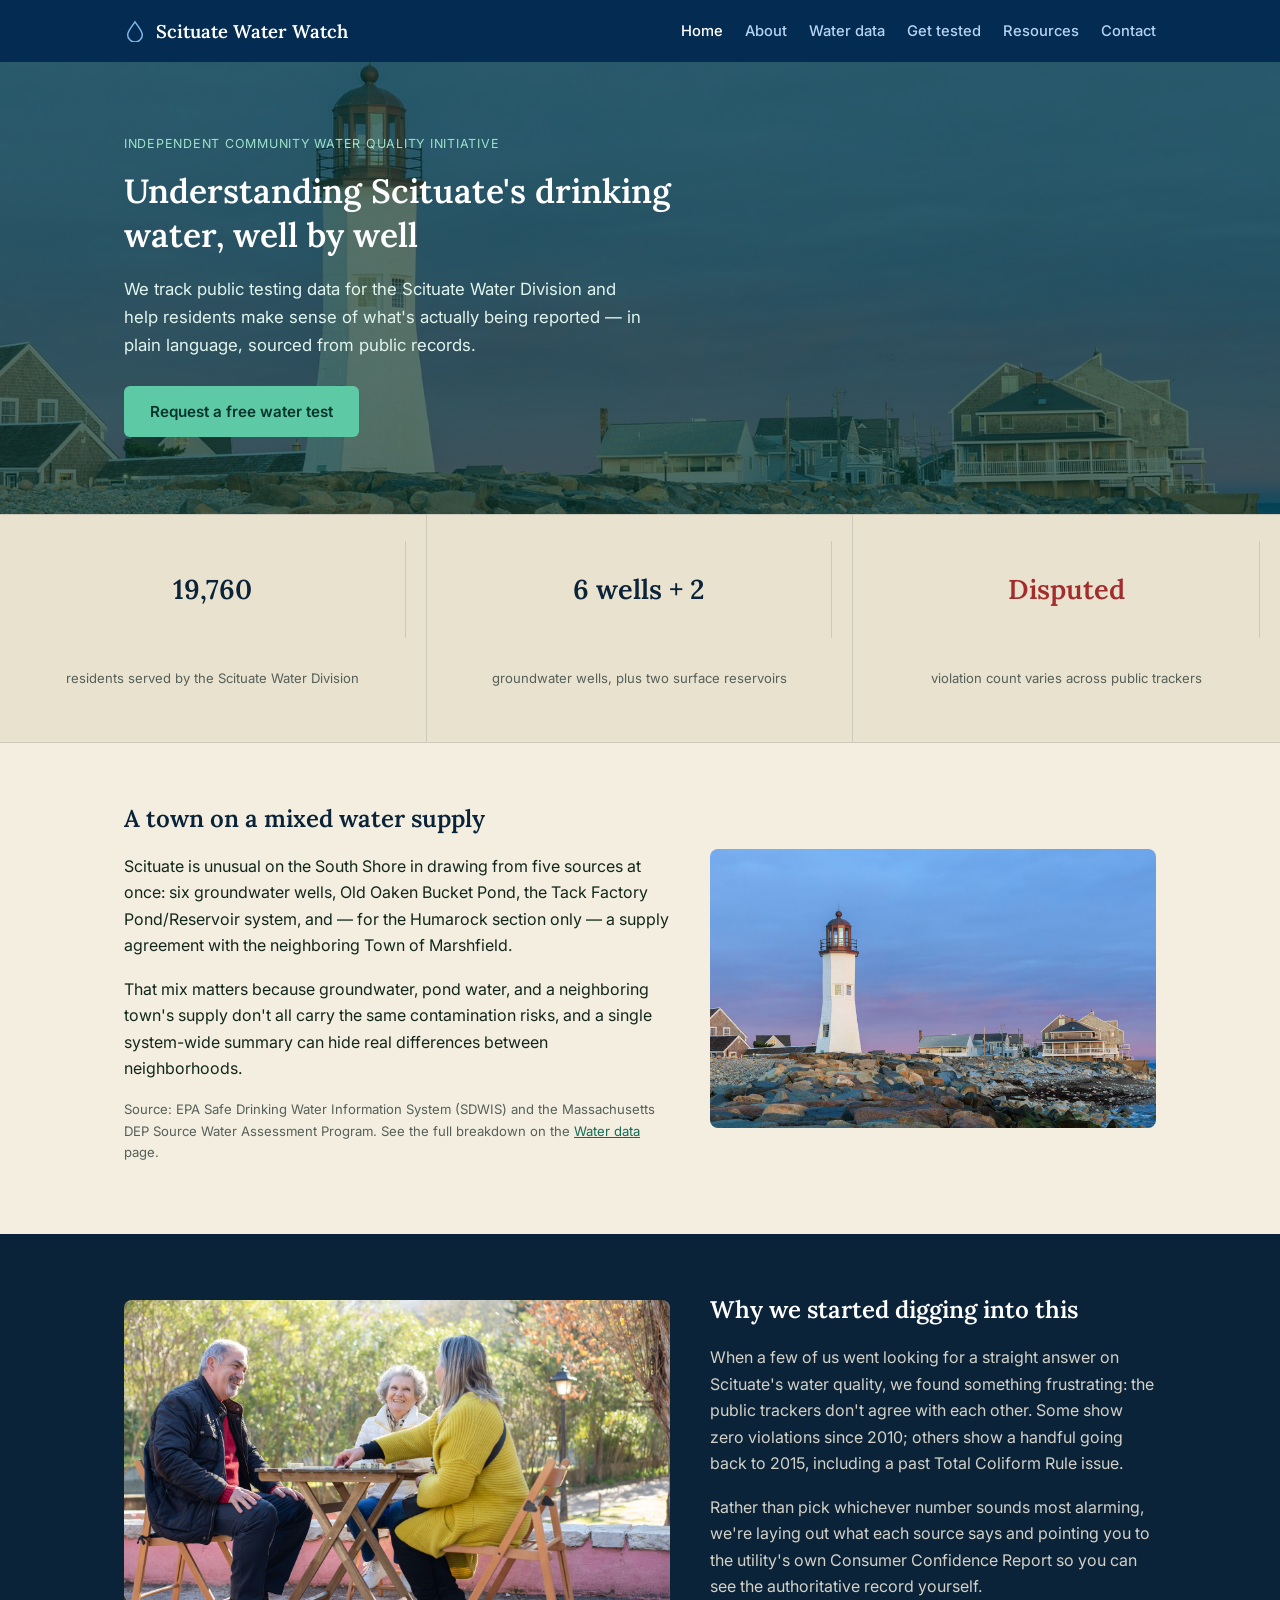
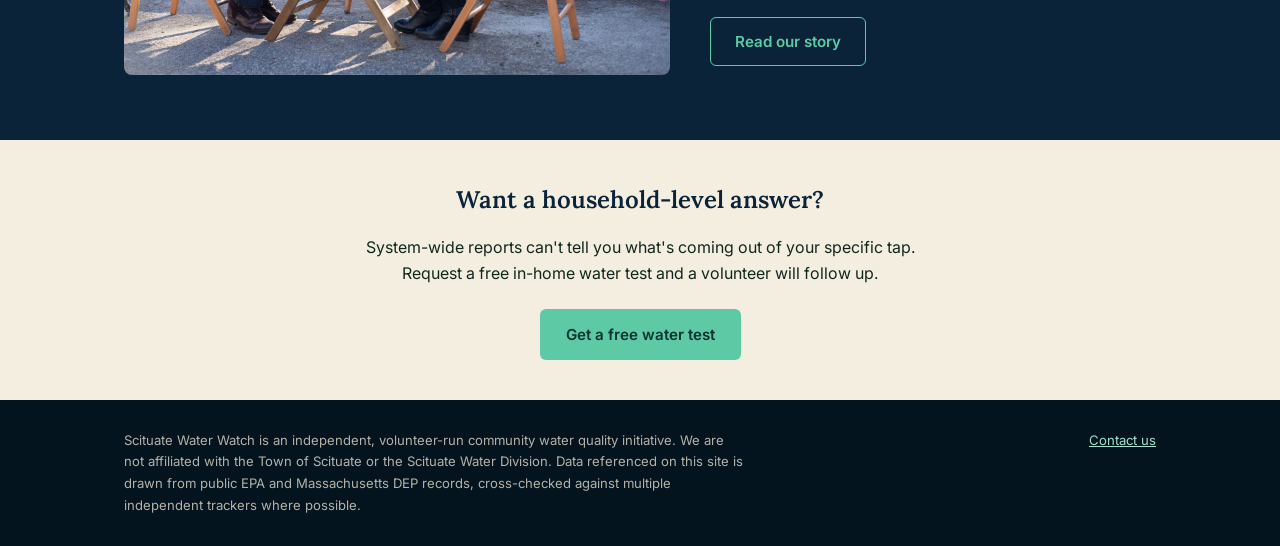
==== index.html @ 86e2c719 "Initial commit: Scituate Water Watch static site Co-Authored-By: Claude Sonnet 5 <noreply@anthropic." ====
<!DOCTYPE html>
<html lang="en">
<head>
<meta charset="UTF-8">
<meta name="viewport" content="width=device-width, initial-scale=1.0">
<title>Scituate Water Watch — Independent water quality reporting for Scituate, MA</title>
<meta name="description" content="Community-run water quality watchdog tracking EPA and Consumer Confidence Report data for the Scituate Water Division.">
<link rel="stylesheet" href="css/styles.css">
</head>
<body>

<header class="site-header">
  <div class="wrap">
    <a href="index.html" class="logo">
      <svg width="22" height="22" viewBox="0 0 24 24" fill="none" stroke="#85B7EB" stroke-width="1.6"><path d="M12 2 C7 9 4 12.5 4 16 a8 8 0 0 0 16 0 c0-3.5-3-7-8-14Z"/></svg>
      Scituate Water Watch
    </a>
    <nav class="main-nav">
      <a href="index.html" class="active">Home</a>
      <a href="about.html">About</a>
      <a href="water-quality-data.html">Water data</a>
      <a href="get-tested.html">Get tested</a>
      <a href="resources.html">Resources</a>
      <a href="contact.html">Contact</a>
    </nav>
  </div>
</header>

<section class="hero">
  <div class="hero-bg" style="background-image:url('images/harbor-town.jpg');"></div>
  <div class="hero-inner">
    <p class="eyebrow">Independent community water quality initiative</p>
    <h1>Understanding Scituate's drinking water, well by well</h1>
    <p class="sub">We track public testing data for the Scituate Water Division and help residents make sense of what's actually being reported — in plain language, sourced from public records.</p>
    <p style="margin-top:26px;">
      <a href="get-tested.html" class="btn">Request a free water test</a>
    </p>
  </div>
</section>

<div class="stat-strip">
  <div>
    <div class="num">19,760</div>
    <div class="label">residents served by the Scituate Water Division</div>
  </div>
  <div>
    <div class="num">6 wells + 2</div>
    <div class="label">groundwater wells, plus two surface reservoirs</div>
  </div>
  <div>
    <div class="num warn">Disputed</div>
    <div class="label">violation count varies across public trackers</div>
  </div>
</div>

<section class="block">
  <div class="wrap">
    <div class="two-col">
      <div>
        <h2>A town on a mixed water supply</h2>
        <p>Scituate is unusual on the South Shore in drawing from five sources at once: six groundwater wells, Old Oaken Bucket Pond, the Tack Factory Pond/Reservoir system, and — for the Humarock section only — a supply agreement with the neighboring Town of Marshfield.</p>
        <p>That mix matters because groundwater, pond water, and a neighboring town's supply don't all carry the same contamination risks, and a single system-wide summary can hide real differences between neighborhoods.</p>
        <p class="table-note">Source: EPA Safe Drinking Water Information System (SDWIS) and the Massachusetts DEP Source Water Assessment Program. See the full breakdown on the <a href="water-quality-data.html">Water data</a> page.</p>
      </div>
      <div>
        <img src="images/harbor-town.jpg" alt="Illustrated coastal skyline near Scituate harbor, navy silhouette against a cream sky">
      </div>
    </div>
  </div>
</section>

<section class="block dark">
  <div class="wrap">
    <div class="two-col">
      <div>
        <img src="images/community.jpg" alt="Illustrated silhouettes of a group of Scituate neighbors standing along the shoreline">
      </div>
      <div>
        <h2>Why we started digging into this</h2>
        <p>When a few of us went looking for a straight answer on Scituate's water quality, we found something frustrating: the public trackers don't agree with each other. Some show zero violations since 2010; others show a handful going back to 2015, including a past Total Coliform Rule issue.</p>
        <p>Rather than pick whichever number sounds most alarming, we're laying out what each source says and pointing you to the utility's own Consumer Confidence Report so you can see the authoritative record yourself.</p>
        <p><a href="about.html" class="btn-outline">Read our story</a></p>
      </div>
    </div>
  </div>
</section>

<section class="block tight">
  <div class="wrap" style="text-align:center;">
    <h2>Want a household-level answer?</h2>
    <p style="max-width:560px; margin:0 auto 22px;">System-wide reports can't tell you what's coming out of your specific tap. Request a free in-home water test and a volunteer will follow up.</p>
    <a href="get-tested.html" class="btn">Get a free water test</a>
  </div>
</section>

<footer class="site-footer">
  <div class="wrap">
    <div class="disclaimer">
      Scituate Water Watch is an independent, volunteer-run community water quality initiative. We are not affiliated with the Town of Scituate or the Scituate Water Division. Data referenced on this site is drawn from public EPA and Massachusetts DEP records, cross-checked against multiple independent trackers where possible.
    </div>
    <div>
      <a href="contact.html">Contact us</a>
    </div>
  </div>
</footer>

</body>
</html>
---- css/styles.css ----
@import url('https://fonts.googleapis.com/css2?family=Lora:wght@500;600&family=Inter:wght@400;500;600&display=swap');

:root {
  --navy-900: #04141F;
  --navy-800: #0A2338;
  --navy-700: #042C53;
  --teal-900: #04342C;
  --teal-700: #136A55;
  --teal-500: #3E9C82;
  --teal-300: #5DCAA5;
  --cream: #F3EEE0;
  --cream-dim: #E9E2CE;
  --ink: #12271C;
  --muted: #55605A;
  --danger: #A32D2D;
  --border: rgba(10,35,56,0.12);
}

* { box-sizing: border-box; }

body {
  margin: 0;
  font-family: 'Inter', -apple-system, BlinkMacSystemFont, sans-serif;
  color: var(--ink);
  background: var(--cream);
  line-height: 1.65;
}

h1, h2, h3 {
  font-family: 'Lora', Georgia, serif;
  font-weight: 600;
  margin: 0 0 0.6em;
  color: var(--navy-800);
}

h1 { font-size: 2.1rem; line-height: 1.3; }
h2 { font-size: 1.5rem; }
h3 { font-size: 1.15rem; }

p { margin: 0 0 1.1em; }

a { color: var(--teal-700); }

.wrap {
  max-width: 1080px;
  margin: 0 auto;
  padding: 0 24px;
}

/* header */
.site-header {
  background: var(--navy-700);
  padding: 16px 0;
}
.site-header .wrap {
  display: flex;
  align-items: center;
  justify-content: space-between;
  flex-wrap: wrap;
  gap: 12px;
}
.logo {
  display: flex;
  align-items: center;
  gap: 10px;
  color: #fff;
  font-family: 'Lora', serif;
  font-size: 1.15rem;
  font-weight: 600;
  text-decoration: none;
}
.logo svg { flex-shrink: 0; }
nav.main-nav { display: flex; gap: 22px; flex-wrap: wrap; }
nav.main-nav a {
  color: #B5D4F4;
  text-decoration: none;
  font-size: 0.92rem;
  font-weight: 500;
}
nav.main-nav a:hover, nav.main-nav a.active { color: #fff; }

/* page banner (non-home pages) */
.page-banner {
  background: var(--navy-800);
  padding: 46px 0;
  color: #fff;
}
.page-banner p.eyebrow {
  text-transform: uppercase;
  letter-spacing: 0.06em;
  font-size: 0.75rem;
  color: #9FE1CB;
  margin-bottom: 10px;
}
.page-banner h1 { color: #fff; margin-bottom: 8px; }
.page-banner .sub { color: #D3D1C7; max-width: 640px; margin: 0; }

/* hero (home) */
.hero {
  position: relative;
  color: #fff;
  background: var(--teal-900);
  overflow: hidden;
}
.hero-bg {
  position: absolute;
  inset: 0;
  background-size: cover;
  background-position: center;
  opacity: 0.35;
}
.hero-inner {
  position: relative;
  padding: 72px 24px 60px;
  max-width: 1080px;
  margin: 0 auto;
}
.hero p.eyebrow {
  text-transform: uppercase;
  letter-spacing: 0.06em;
  font-size: 0.78rem;
  color: #9FE1CB;
  margin-bottom: 14px;
}
.hero h1 { color: #fff; max-width: 640px; }
.hero .sub { max-width: 520px; color: #E1F5EE; font-size: 1.05rem; }

.btn {
  display: inline-block;
  background: var(--teal-300);
  color: var(--teal-900);
  font-weight: 600;
  padding: 13px 26px;
  border-radius: 6px;
  text-decoration: none;
  font-size: 0.95rem;
}
.btn:hover { background: #7fd9b8; }
.btn-outline {
  display: inline-block;
  border: 1.5px solid var(--teal-300);
  color: var(--teal-300);
  font-weight: 600;
  padding: 11px 24px;
  border-radius: 6px;
  text-decoration: none;
  font-size: 0.95rem;
}

/* stat strip */
.stat-strip {
  display: grid;
  grid-template-columns: repeat(3, 1fr);
  background: var(--cream-dim);
  border-top: 1px solid var(--border);
  border-bottom: 1px solid var(--border);
}
.stat-strip div {
  padding: 26px 20px;
  text-align: center;
  border-right: 1px solid var(--border);
}
.stat-strip div:last-child { border-right: none; }
.stat-strip .num { font-family: 'Lora', serif; font-size: 1.7rem; font-weight: 600; color: var(--navy-800); }
.stat-strip .num.warn { color: var(--danger); }
.stat-strip .label { font-size: 0.82rem; color: var(--muted); margin-top: 4px; }

/* sections */
section.block { padding: 56px 0; }
section.block.tight { padding: 40px 0; }
section.block.dark {
  background: var(--navy-800);
  color: #fff;
}
section.block.dark h2 { color: #fff; }
section.block.dark p { color: #D3D1C7; }

.two-col {
  display: grid;
  grid-template-columns: 1.1fr 0.9fr;
  gap: 40px;
  align-items: center;
}
.two-col img { width: 100%; border-radius: 8px; display: block; }

/* data table */
table.data-table {
  width: 100%;
  border-collapse: collapse;
  background: #fff;
  border-radius: 8px;
  overflow: hidden;
  font-size: 0.92rem;
}
table.data-table th, table.data-table td {
  text-align: left;
  padding: 11px 16px;
  border-bottom: 1px solid var(--border);
}
table.data-table th {
  background: var(--cream-dim);
  font-weight: 600;
  color: var(--navy-800);
  font-size: 0.8rem;
  text-transform: uppercase;
  letter-spacing: 0.03em;
}
table.data-table td.warn { color: var(--danger); font-weight: 600; }
.table-note { font-size: 0.82rem; color: var(--muted); margin-top: 10px; }

/* cards */
.card-grid {
  display: grid;
  grid-template-columns: repeat(3, 1fr);
  gap: 20px;
}
.card {
  background: #fff;
  border: 1px solid var(--border);
  border-radius: 10px;
  padding: 22px;
}
.card h3 { margin-bottom: 8px; }

/* form */
form.site-form {
  background: #fff;
  border: 1px solid var(--border);
  border-radius: 10px;
  padding: 28px;
  max-width: 560px;
}
form.site-form label {
  display: block;
  font-size: 0.85rem;
  font-weight: 600;
  color: var(--navy-800);
  margin: 16px 0 6px;
}
form.site-form label:first-child { margin-top: 0; }
form.site-form input, form.site-form textarea, form.site-form select {
  width: 100%;
  padding: 10px 12px;
  border: 1px solid var(--border);
  border-radius: 6px;
  font-family: inherit;
  font-size: 0.95rem;
  background: var(--cream);
}
form.site-form .checkbox-row {
  display: flex;
  align-items: flex-start;
  gap: 8px;
  margin-top: 18px;
  font-size: 0.85rem;
  color: var(--muted);
}
form.site-form .checkbox-row input { width: auto; }
form.site-form button {
  margin-top: 22px;
  border: none;
  cursor: pointer;
}

.reassure-list { display: grid; gap: 14px; }
.reassure-list .item { display: flex; gap: 12px; align-items: flex-start; }
.reassure-list .dot {
  width: 8px; height: 8px; border-radius: 50%;
  background: var(--teal-300); margin-top: 8px; flex-shrink: 0;
}

/* footer */
footer.site-footer {
  background: var(--navy-900);
  color: #B4B2A9;
  padding: 30px 0;
  font-size: 0.82rem;
}
footer.site-footer .wrap {
  display: flex;
  justify-content: space-between;
  flex-wrap: wrap;
  gap: 16px;
}
footer.site-footer a { color: #9FE1CB; }
footer.site-footer .disclaimer { max-width: 620px; }

@media (max-width: 760px) {
  .two-col { grid-template-columns: 1fr; }
  .stat-strip { grid-template-columns: 1fr; }
  .stat-strip div { border-right: none; border-bottom: 1px solid var(--border); }
  .card-grid { grid-template-columns: 1fr; }
  nav.main-nav { display: none; }
}
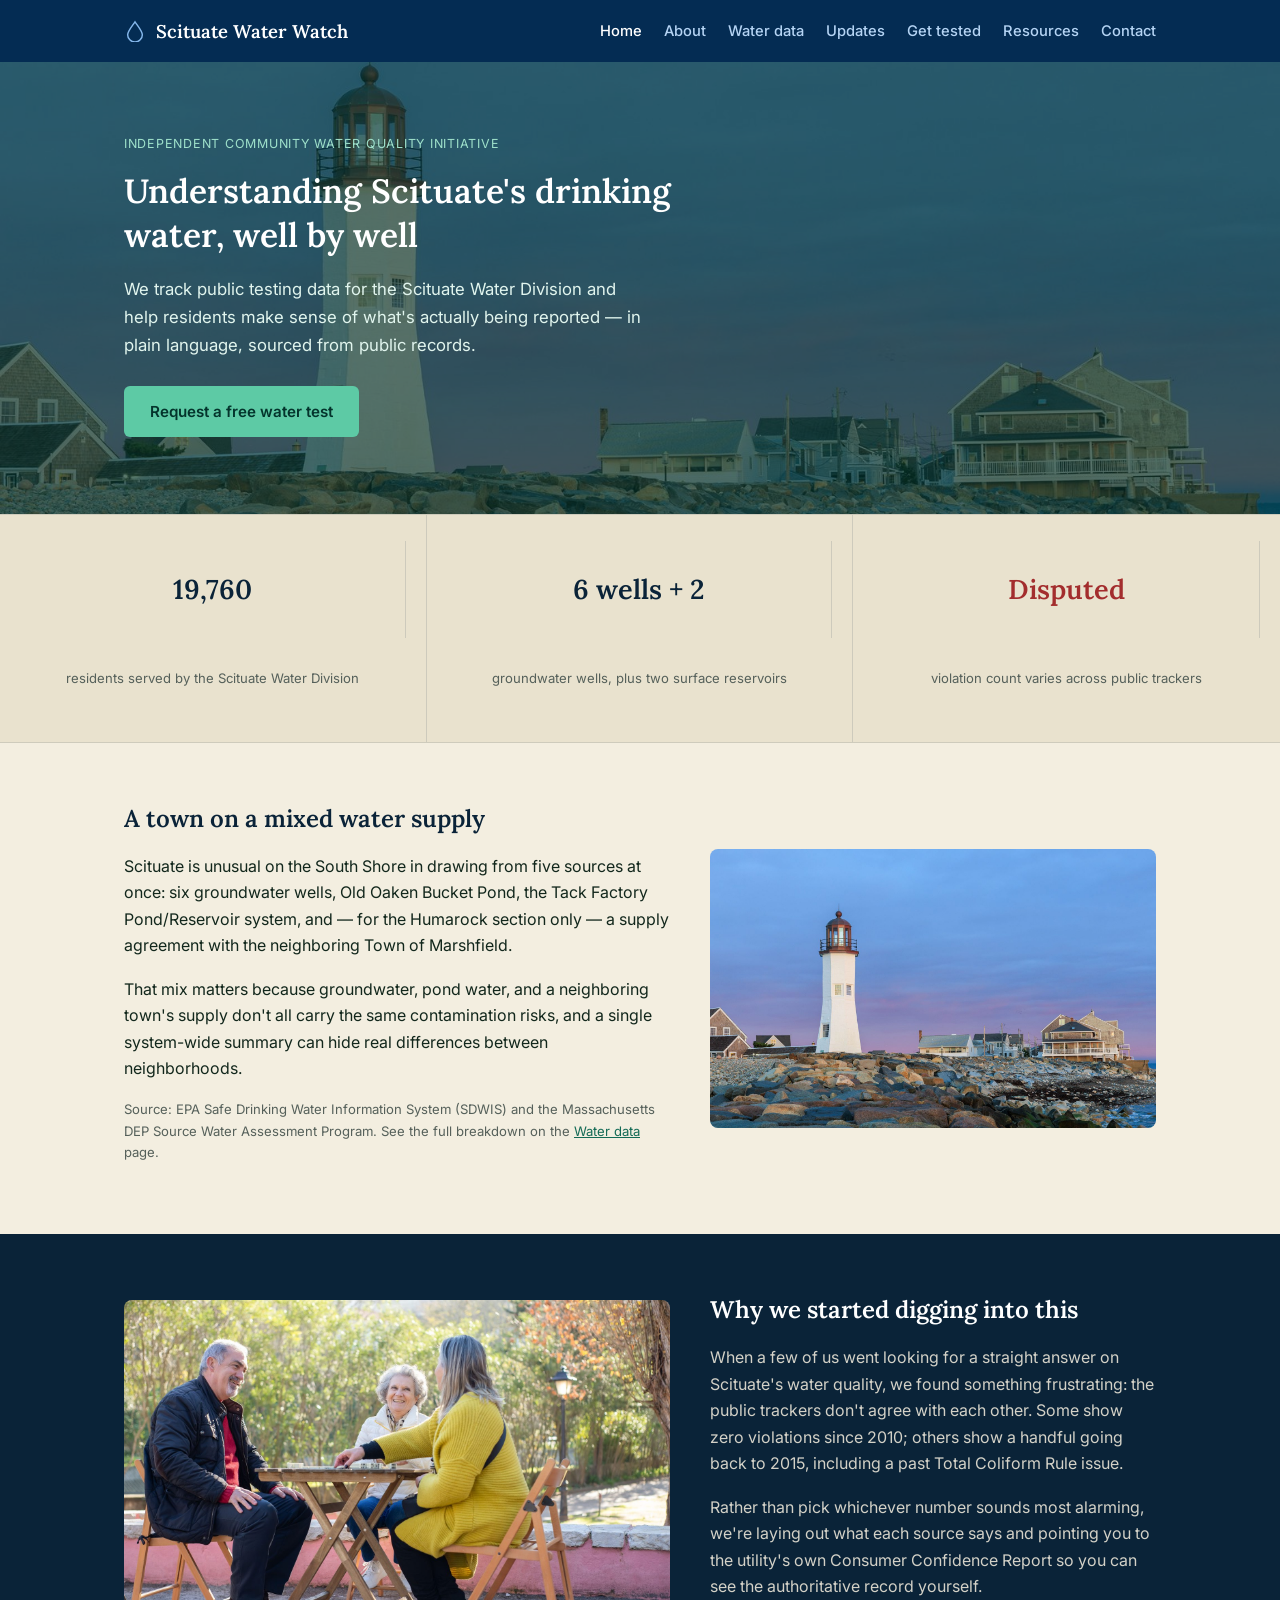
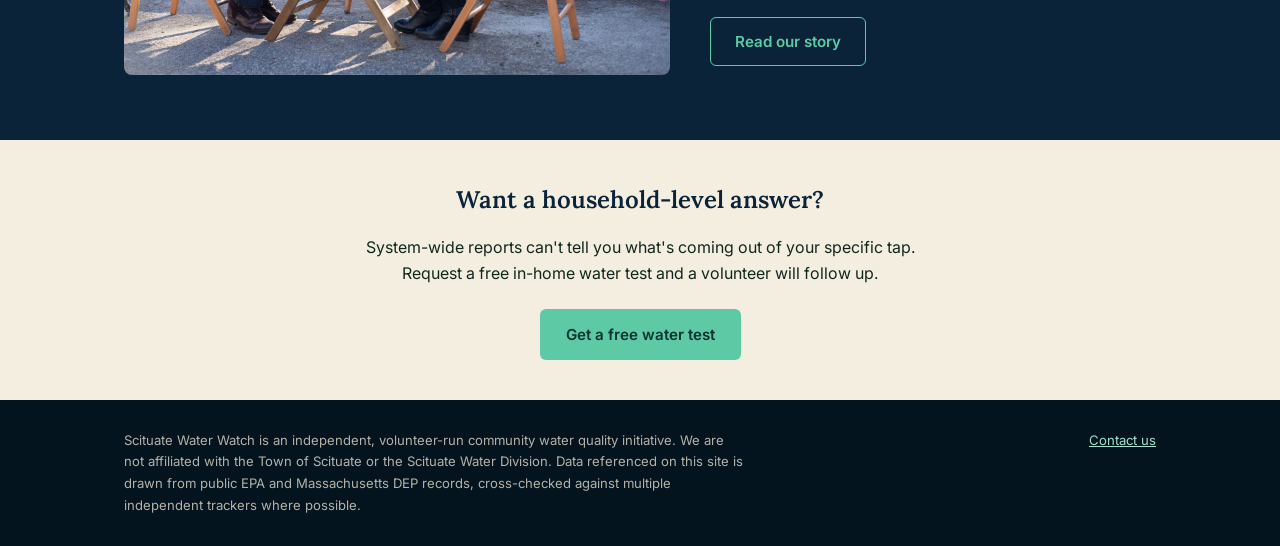
==== commit b1205317: "Add Updates page with regulatory-history articles for Scituate Five undated articles covering the 20" ====
--- a/index.html
+++ b/index.html
@@ -19,6 +19,7 @@
       <a href="index.html" class="active">Home</a>
       <a href="about.html">About</a>
       <a href="water-quality-data.html">Water data</a>
+      <a href="updates.html">Updates</a>
       <a href="get-tested.html">Get tested</a>
       <a href="resources.html">Resources</a>
       <a href="contact.html">Contact</a>
--- a/css/styles.css
+++ b/css/styles.css
@@ -222,6 +222,18 @@
 }
 .card h3 { margin-bottom: 8px; }
 
+/* updates log */
+.update-entry {
+  background: #fff;
+  border: 1px solid var(--border);
+  border-radius: 10px;
+  padding: 26px 28px;
+  margin-bottom: 20px;
+}
+.update-entry:last-child { margin-bottom: 0; }
+.update-entry h2 { margin-bottom: 10px; }
+.update-entry p:last-child { margin-bottom: 0; }
+
 /* form */
 form.site-form {
   background: #fff;
